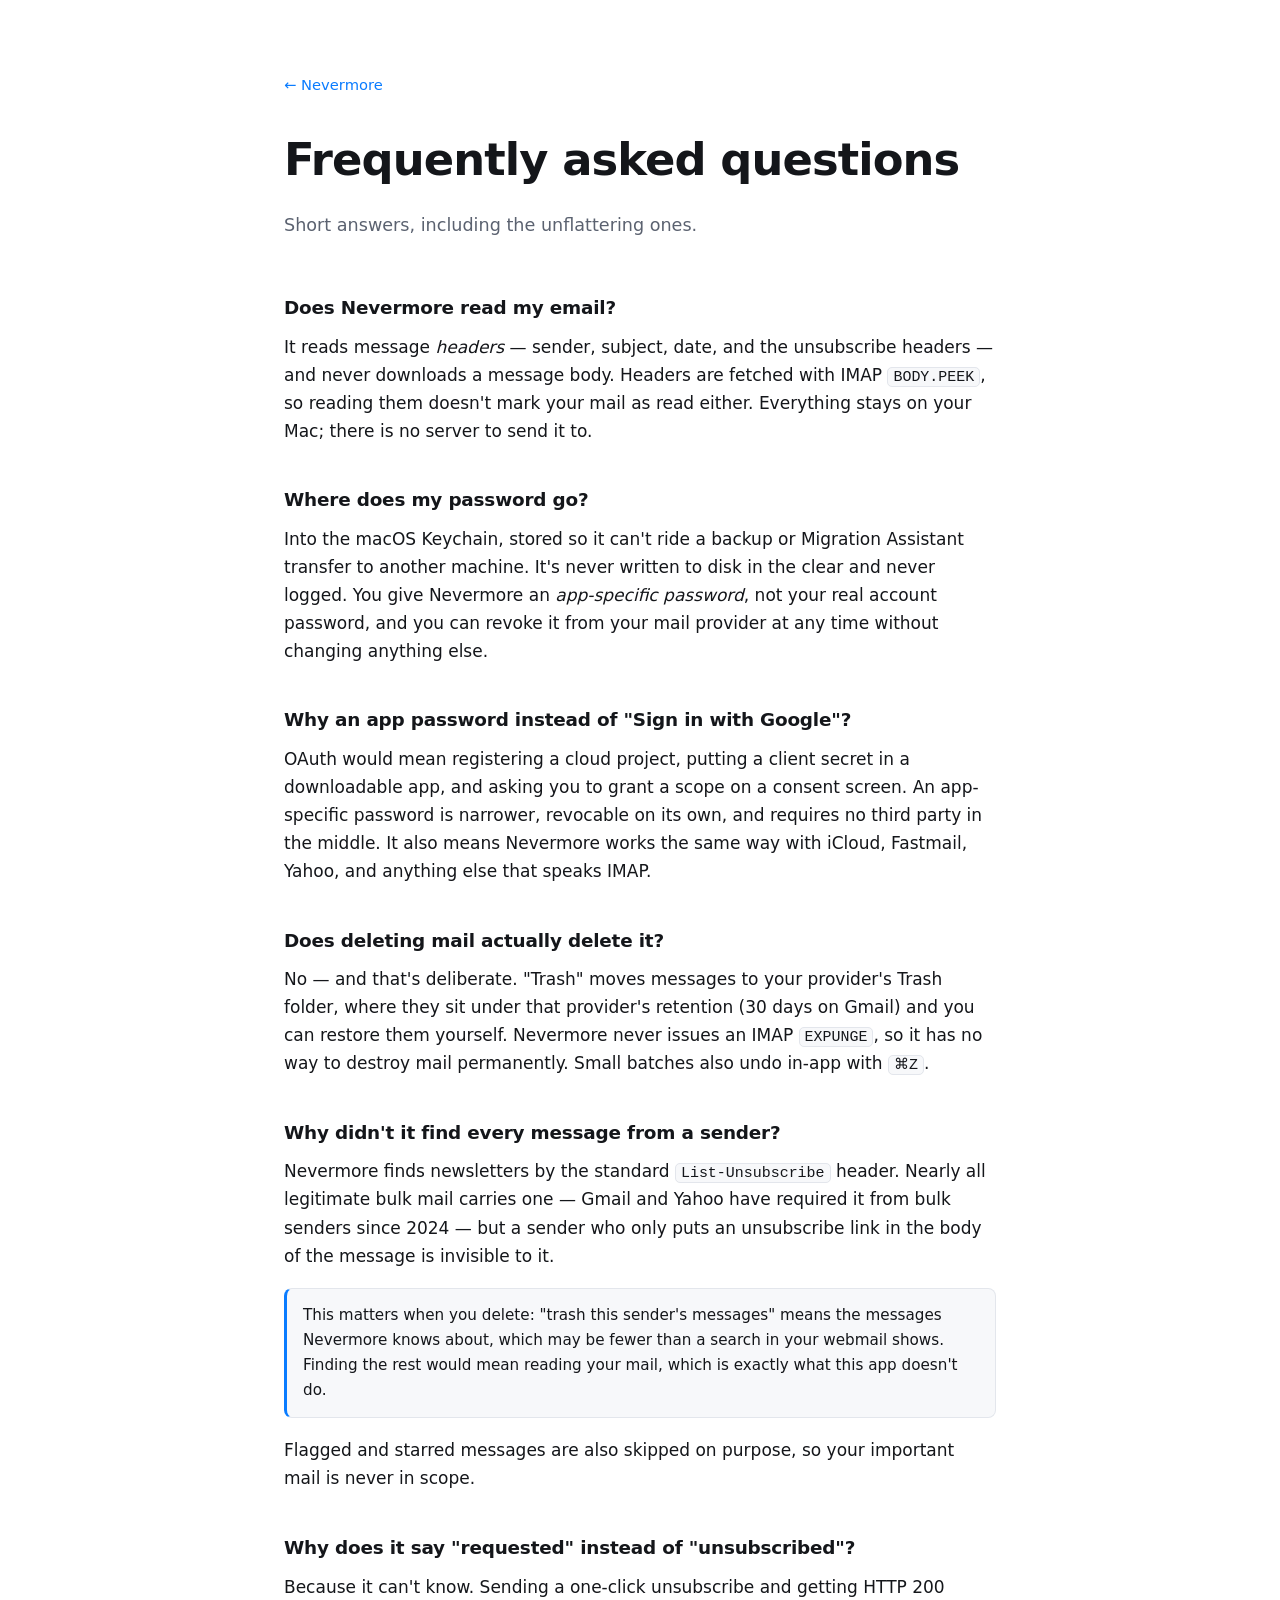
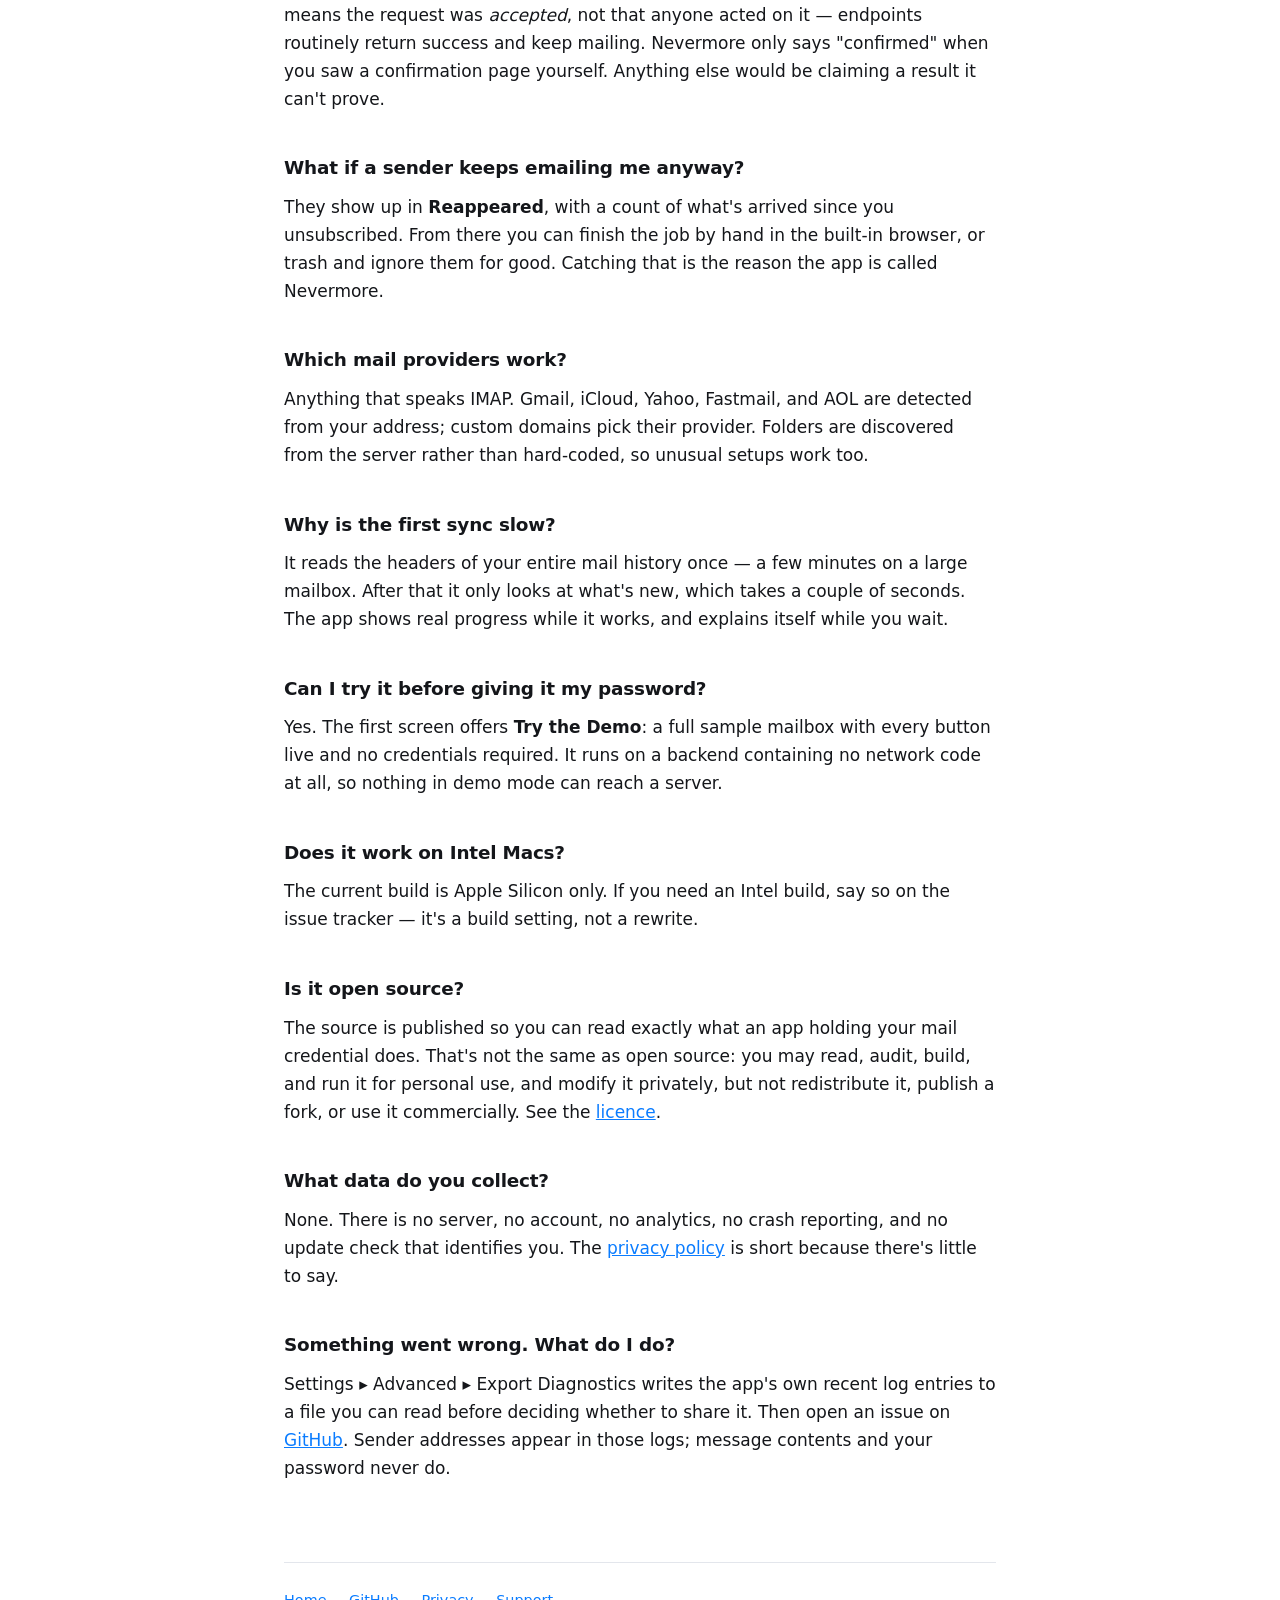
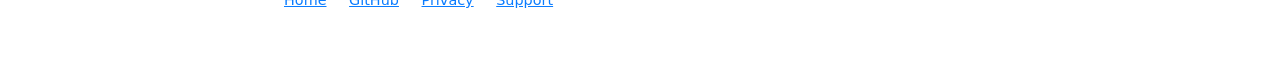
==== docs/faq.html @ 4a1a8edb "Link the website from Help, and add an FAQ The Help menu had no way out of the app: no website, no s" ====
<!DOCTYPE html>
<html lang="en">
<head>
<meta charset="utf-8">
<meta name="viewport" content="width=device-width, initial-scale=1">
<title>Nevermore — Frequently Asked Questions</title>
<meta name="description" content="How Nevermore reads your mail, what it can't find, what happens to deleted messages, and why it says 'requested' instead of claiming success.">
<style>
  :root {
    --ink: #14161a; --muted: #5b6270; --line: #e3e6ec;
    --brand: #0a7cff; --bg: #fff; --panel: #f7f8fa;
  }
  @media (prefers-color-scheme: dark) {
    :root { --ink: #e9ecf1; --muted: #9aa3b2; --line: #2a2f3a; --bg: #101216; --panel: #171a20; }
  }
  * { box-sizing: border-box; }
  body {
    margin: 0; background: var(--bg); color: var(--ink);
    font: 17px/1.65 -apple-system, BlinkMacSystemFont, "SF Pro Text", "Segoe UI", system-ui, sans-serif;
    -webkit-font-smoothing: antialiased;
  }
  .wrap { max-width: 760px; margin: 0 auto; padding: 0 24px; }
  h1 { font-size: clamp(2rem, 5vw, 2.8rem); letter-spacing: -0.02em; margin: 0 0 .3em; }
  h2 { font-size: 1.15rem; margin: 2.2em 0 .5em; letter-spacing: -0.01em; }
  h2:first-of-type { margin-top: 1.4em; }
  p { margin: 0 0 1em; }
  a { color: var(--brand); }
  header { padding: 70px 0 10px; }
  .lede { color: var(--muted); font-size: 1.1rem; }
  .back { display: inline-block; margin-bottom: 26px; font-size: .92rem; text-decoration: none; }
  code {
    font: .88em ui-monospace, SFMono-Regular, Menlo, monospace;
    background: var(--panel); border: 1px solid var(--line);
    border-radius: 5px; padding: 1px 5px;
  }
  .note {
    background: var(--panel); border: 1px solid var(--line);
    border-left: 3px solid var(--brand); border-radius: 8px;
    padding: 14px 16px; margin: 1.2em 0; font-size: .95rem;
  }
  footer { margin: 80px 0 60px; padding-top: 26px; border-top: 1px solid var(--line); font-size: .9rem; color: var(--muted); }
  footer a { margin-right: 18px; }
</style>
</head>
<body>
<div class="wrap">

<header>
  <a class="back" href="./">← Nevermore</a>
  <h1>Frequently asked questions</h1>
  <p class="lede">Short answers, including the unflattering ones.</p>
</header>

<h2>Does Nevermore read my email?</h2>
<p>
  It reads message <em>headers</em> — sender, subject, date, and the unsubscribe
  headers — and never downloads a message body. Headers are fetched with IMAP
  <code>BODY.PEEK</code>, so reading them doesn't mark your mail as read either.
  Everything stays on your Mac; there is no server to send it to.
</p>

<h2>Where does my password go?</h2>
<p>
  Into the macOS Keychain, stored so it can't ride a backup or Migration
  Assistant transfer to another machine. It's never written to disk in the clear
  and never logged. You give Nevermore an <em>app-specific password</em>, not
  your real account password, and you can revoke it from your mail provider at
  any time without changing anything else.
</p>

<h2>Why an app password instead of "Sign in with Google"?</h2>
<p>
  OAuth would mean registering a cloud project, putting a client secret in a
  downloadable app, and asking you to grant a scope on a consent screen. An
  app-specific password is narrower, revocable on its own, and requires no
  third party in the middle. It also means Nevermore works the same way with
  iCloud, Fastmail, Yahoo, and anything else that speaks IMAP.
</p>

<h2>Does deleting mail actually delete it?</h2>
<p>
  No — and that's deliberate. "Trash" moves messages to your provider's Trash
  folder, where they sit under that provider's retention (30 days on Gmail) and
  you can restore them yourself. Nevermore never issues an IMAP
  <code>EXPUNGE</code>, so it has no way to destroy mail permanently. Small
  batches also undo in-app with <code>⌘Z</code>.
</p>

<h2>Why didn't it find every message from a sender?</h2>
<p>
  Nevermore finds newsletters by the standard <code>List-Unsubscribe</code>
  header. Nearly all legitimate bulk mail carries one — Gmail and Yahoo have
  required it from bulk senders since 2024 — but a sender who only puts an
  unsubscribe link in the body of the message is invisible to it.
</p>
<div class="note">
  This matters when you delete: "trash this sender's messages" means the
  messages Nevermore knows about, which may be fewer than a search in your
  webmail shows. Finding the rest would mean reading your mail, which is exactly
  what this app doesn't do.
</div>
<p>
  Flagged and starred messages are also skipped on purpose, so your important
  mail is never in scope.
</p>

<h2>Why does it say "requested" instead of "unsubscribed"?</h2>
<p>
  Because it can't know. Sending a one-click unsubscribe and getting HTTP 200
  means the request was <em>accepted</em>, not that anyone acted on it —
  endpoints routinely return success and keep mailing. Nevermore only says
  "confirmed" when you saw a confirmation page yourself. Anything else would be
  claiming a result it can't prove.
</p>

<h2>What if a sender keeps emailing me anyway?</h2>
<p>
  They show up in <strong>Reappeared</strong>, with a count of what's arrived
  since you unsubscribed. From there you can finish the job by hand in the
  built-in browser, or trash and ignore them for good. Catching that is the
  reason the app is called Nevermore.
</p>

<h2>Which mail providers work?</h2>
<p>
  Anything that speaks IMAP. Gmail, iCloud, Yahoo, Fastmail, and AOL are
  detected from your address; custom domains pick their provider. Folders are
  discovered from the server rather than hard-coded, so unusual setups work too.
</p>

<h2>Why is the first sync slow?</h2>
<p>
  It reads the headers of your entire mail history once — a few minutes on a
  large mailbox. After that it only looks at what's new, which takes a couple of
  seconds. The app shows real progress while it works, and explains itself while
  you wait.
</p>

<h2>Can I try it before giving it my password?</h2>
<p>
  Yes. The first screen offers <strong>Try the Demo</strong>: a full sample
  mailbox with every button live and no credentials required. It runs on a
  backend containing no network code at all, so nothing in demo mode can reach a
  server.
</p>

<h2>Does it work on Intel Macs?</h2>
<p>
  The current build is Apple Silicon only. If you need an Intel build, say so on
  the issue tracker — it's a build setting, not a rewrite.
</p>

<h2>Is it open source?</h2>
<p>
  The source is published so you can read exactly what an app holding your mail
  credential does. That's not the same as open source: you may read, audit,
  build, and run it for personal use, and modify it privately, but not
  redistribute it, publish a fork, or use it commercially. See the
  <a href="https://github.com/brooksc/Nevermore/blob/main/LICENSE">licence</a>.
</p>

<h2>What data do you collect?</h2>
<p>
  None. There is no server, no account, no analytics, no crash reporting, and no
  update check that identifies you. The
  <a href="https://github.com/brooksc/Nevermore/blob/main/PRIVACY.md">privacy policy</a>
  is short because there's little to say.
</p>

<h2>Something went wrong. What do I do?</h2>
<p>
  Settings ▸ Advanced ▸ Export Diagnostics writes the app's own recent log
  entries to a file you can read before deciding whether to share it. Then open
  an issue on
  <a href="https://github.com/brooksc/Nevermore/issues">GitHub</a>. Sender
  addresses appear in those logs; message contents and your password never do.
</p>

<footer>
  <a href="./">Home</a>
  <a href="https://github.com/brooksc/Nevermore">GitHub</a>
  <a href="https://github.com/brooksc/Nevermore/blob/main/PRIVACY.md">Privacy</a>
  <a href="https://github.com/brooksc/Nevermore/issues">Support</a>
</footer>

</div>
</body>
</html>
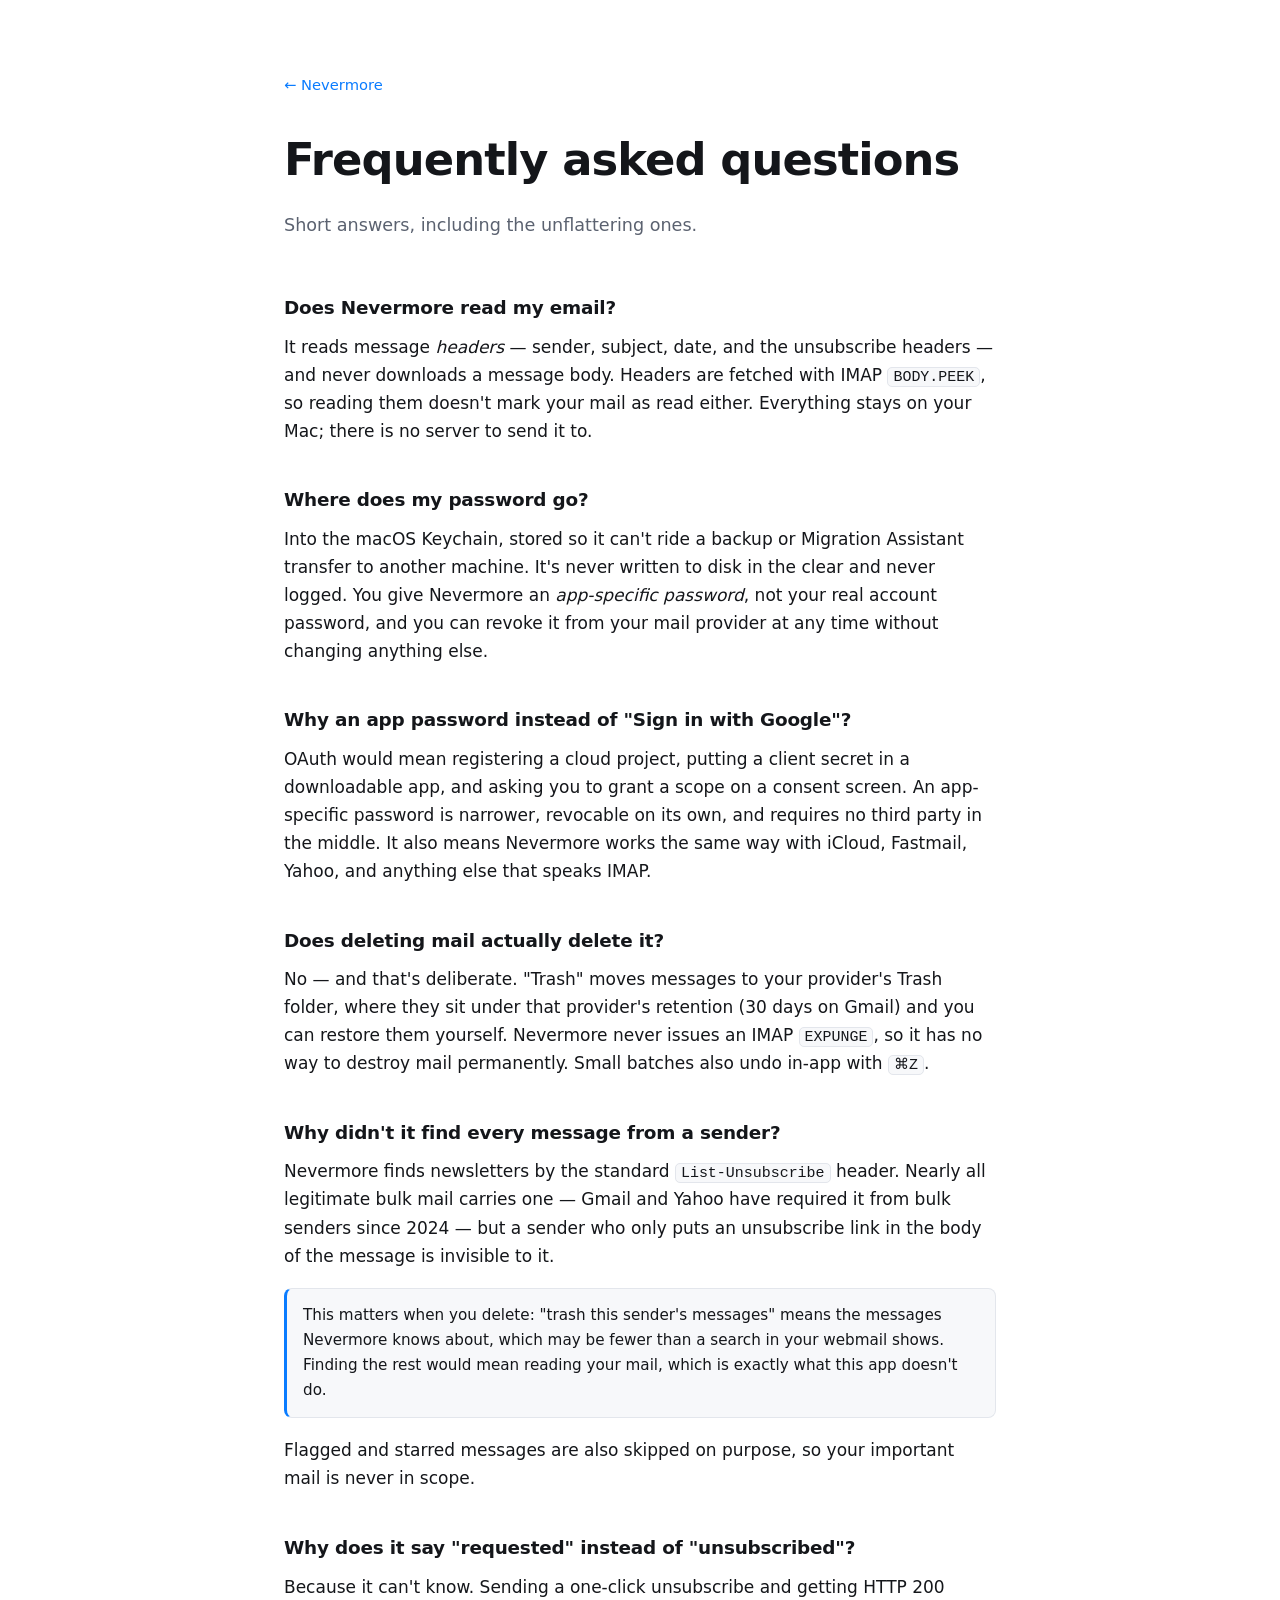
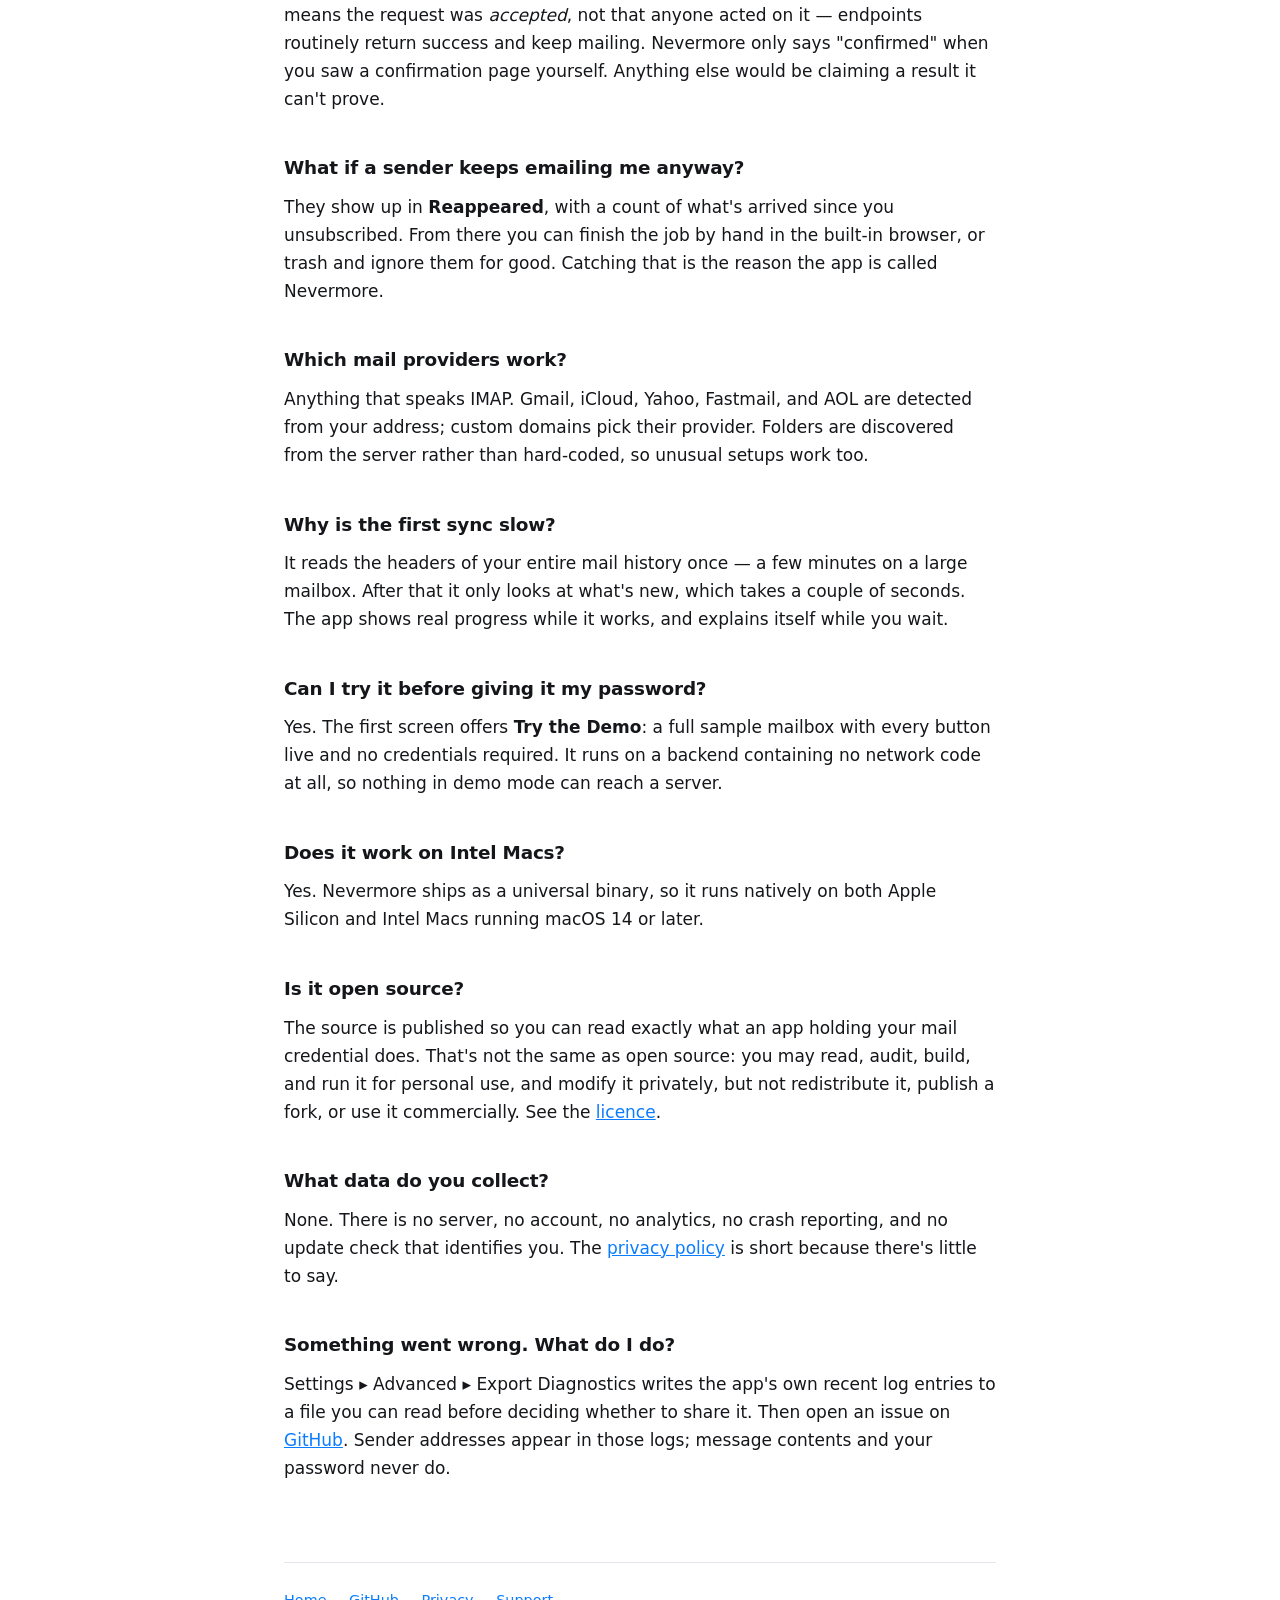
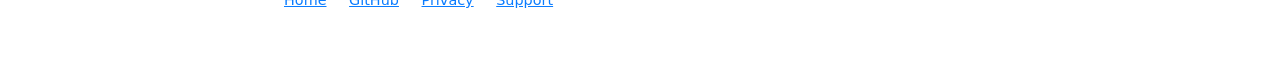
==== commit 05a02485: "Ship a universal binary, and cut 0.1.0 release notes macOS 14 still runs on Intel Macs, and an arm64" ====
--- a/docs/faq.html
+++ b/docs/faq.html
@@ -146,8 +146,8 @@
 
 <h2>Does it work on Intel Macs?</h2>
 <p>
-  The current build is Apple Silicon only. If you need an Intel build, say so on
-  the issue tracker — it's a build setting, not a rewrite.
+  Yes. Nevermore ships as a universal binary, so it runs natively on both Apple
+  Silicon and Intel Macs running macOS 14 or later.
 </p>
 
 <h2>Is it open source?</h2>
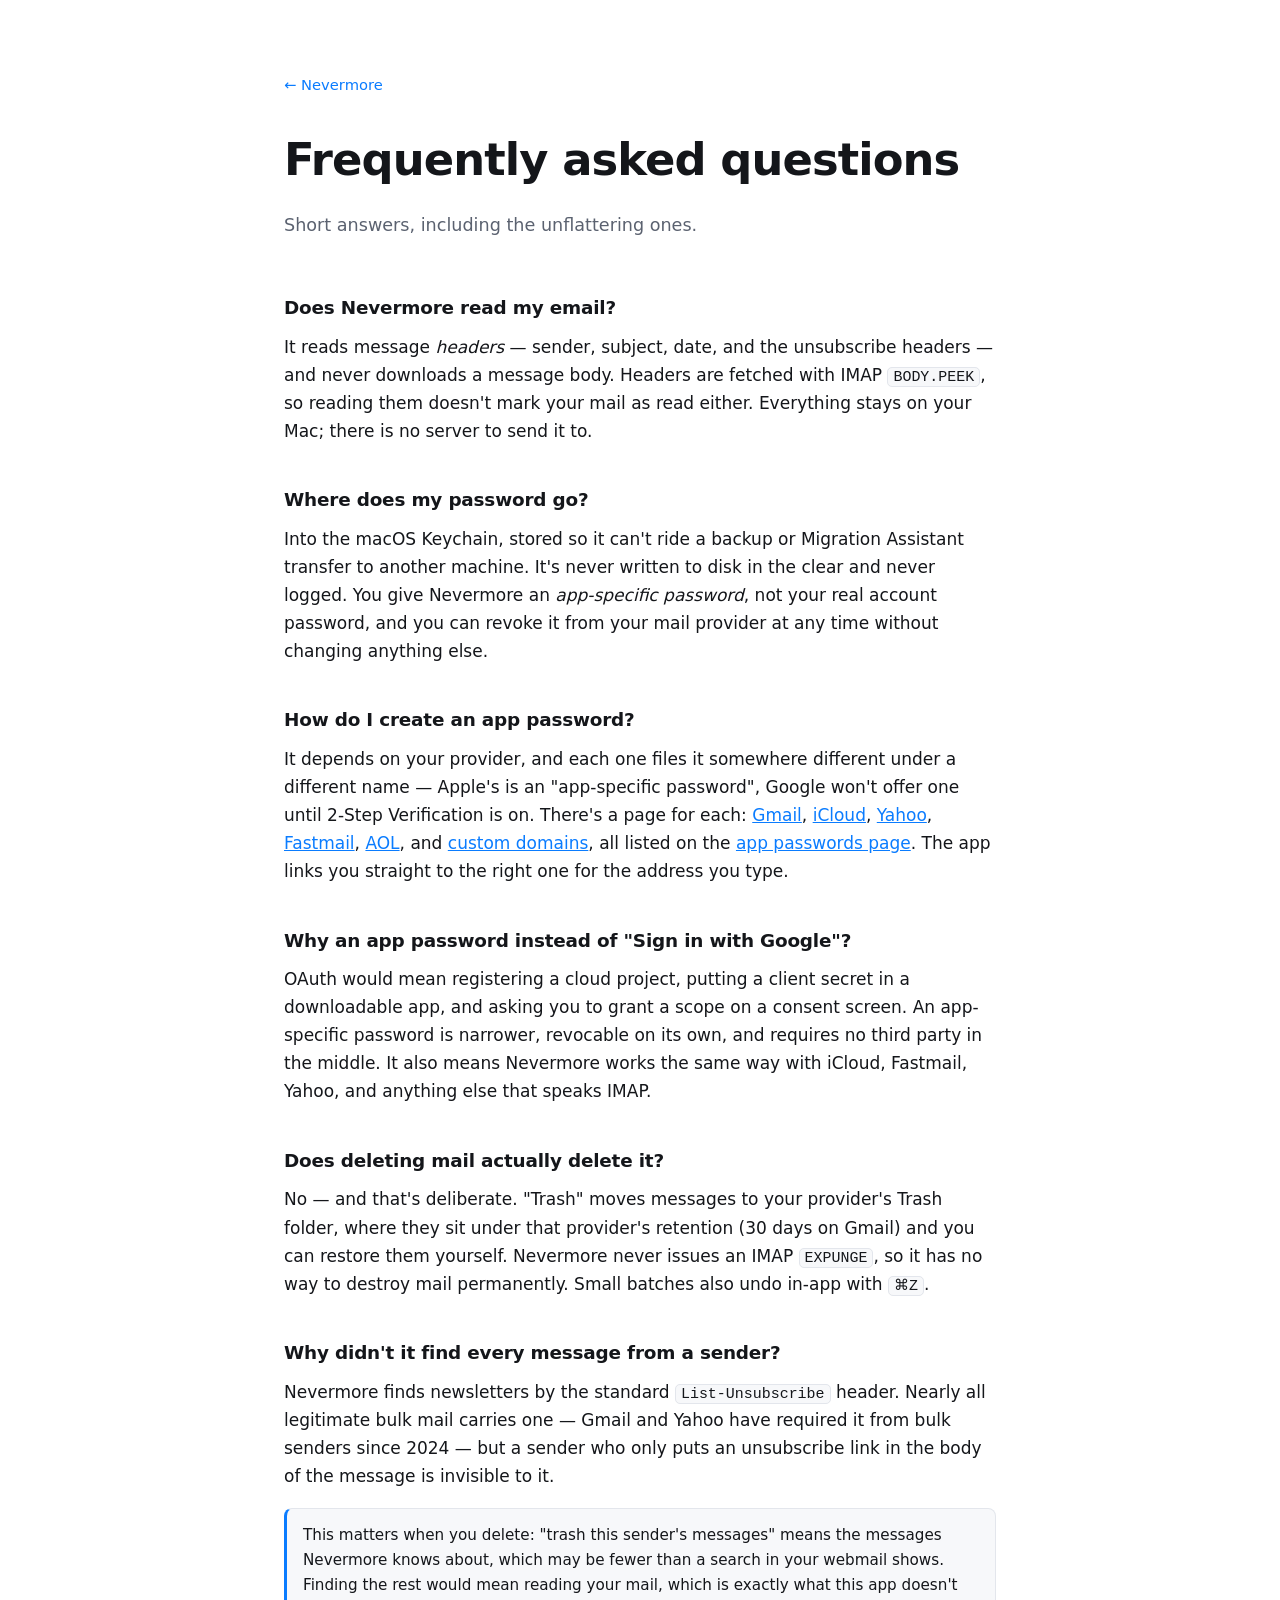
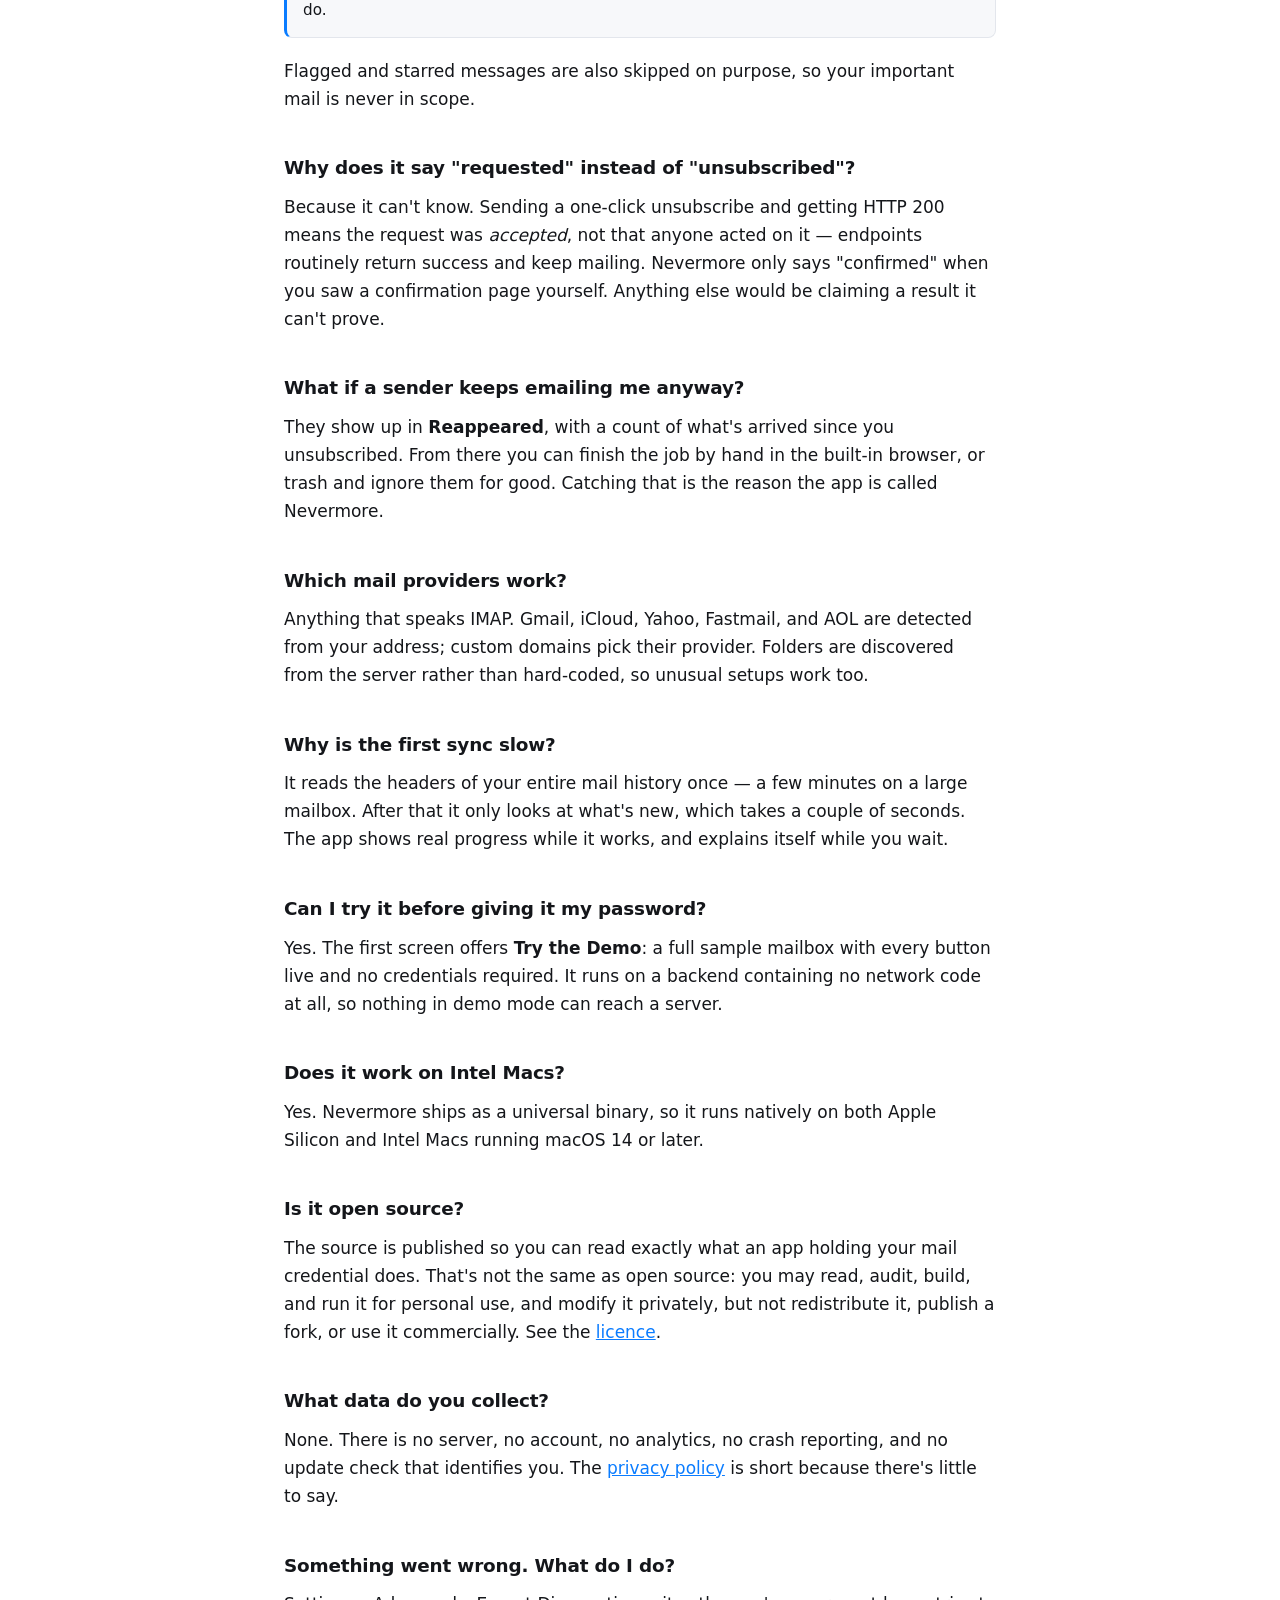
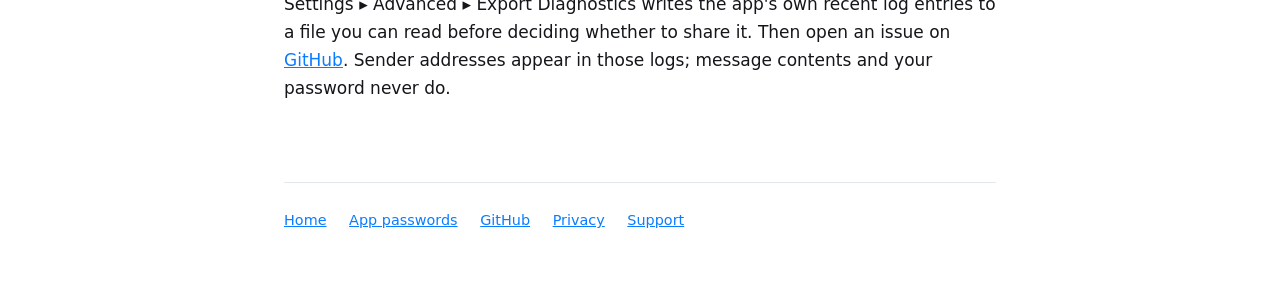
==== commit 77b74add: "Send people to the right app-password page, not a generic one The app password is where first runs a" ====
--- a/docs/faq.html
+++ b/docs/faq.html
@@ -68,6 +68,21 @@
   any time without changing anything else.
 </p>
 
+<h2>How do I create an app password?</h2>
+<p>
+  It depends on your provider, and each one files it somewhere different under a
+  different name — Apple's is an "app-specific password", Google won't offer one
+  until 2-Step Verification is on. There's a page for each:
+  <a href="app-password-gmail.html">Gmail</a>,
+  <a href="app-password-icloud.html">iCloud</a>,
+  <a href="app-password-yahoo.html">Yahoo</a>,
+  <a href="app-password-fastmail.html">Fastmail</a>,
+  <a href="app-password-aol.html">AOL</a>, and
+  <a href="app-password-imap.html">custom domains</a>, all listed on the
+  <a href="app-passwords.html">app passwords page</a>. The app links you straight
+  to the right one for the address you type.
+</p>
+
 <h2>Why an app password instead of "Sign in with Google"?</h2>
 <p>
   OAuth would mean registering a cloud project, putting a client secret in a
@@ -163,7 +178,7 @@
 <p>
   None. There is no server, no account, no analytics, no crash reporting, and no
   update check that identifies you. The
-  <a href="https://github.com/brooksc/Nevermore/blob/main/PRIVACY.md">privacy policy</a>
+  <a href="privacy.html">privacy policy</a>
   is short because there's little to say.
 </p>
 
@@ -178,9 +193,10 @@
 
 <footer>
   <a href="./">Home</a>
+  <a href="app-passwords.html">App passwords</a>
   <a href="https://github.com/brooksc/Nevermore">GitHub</a>
-  <a href="https://github.com/brooksc/Nevermore/blob/main/PRIVACY.md">Privacy</a>
-  <a href="https://github.com/brooksc/Nevermore/issues">Support</a>
+  <a href="privacy.html">Privacy</a>
+  <a href="support.html">Support</a>
 </footer>
 
 </div>
